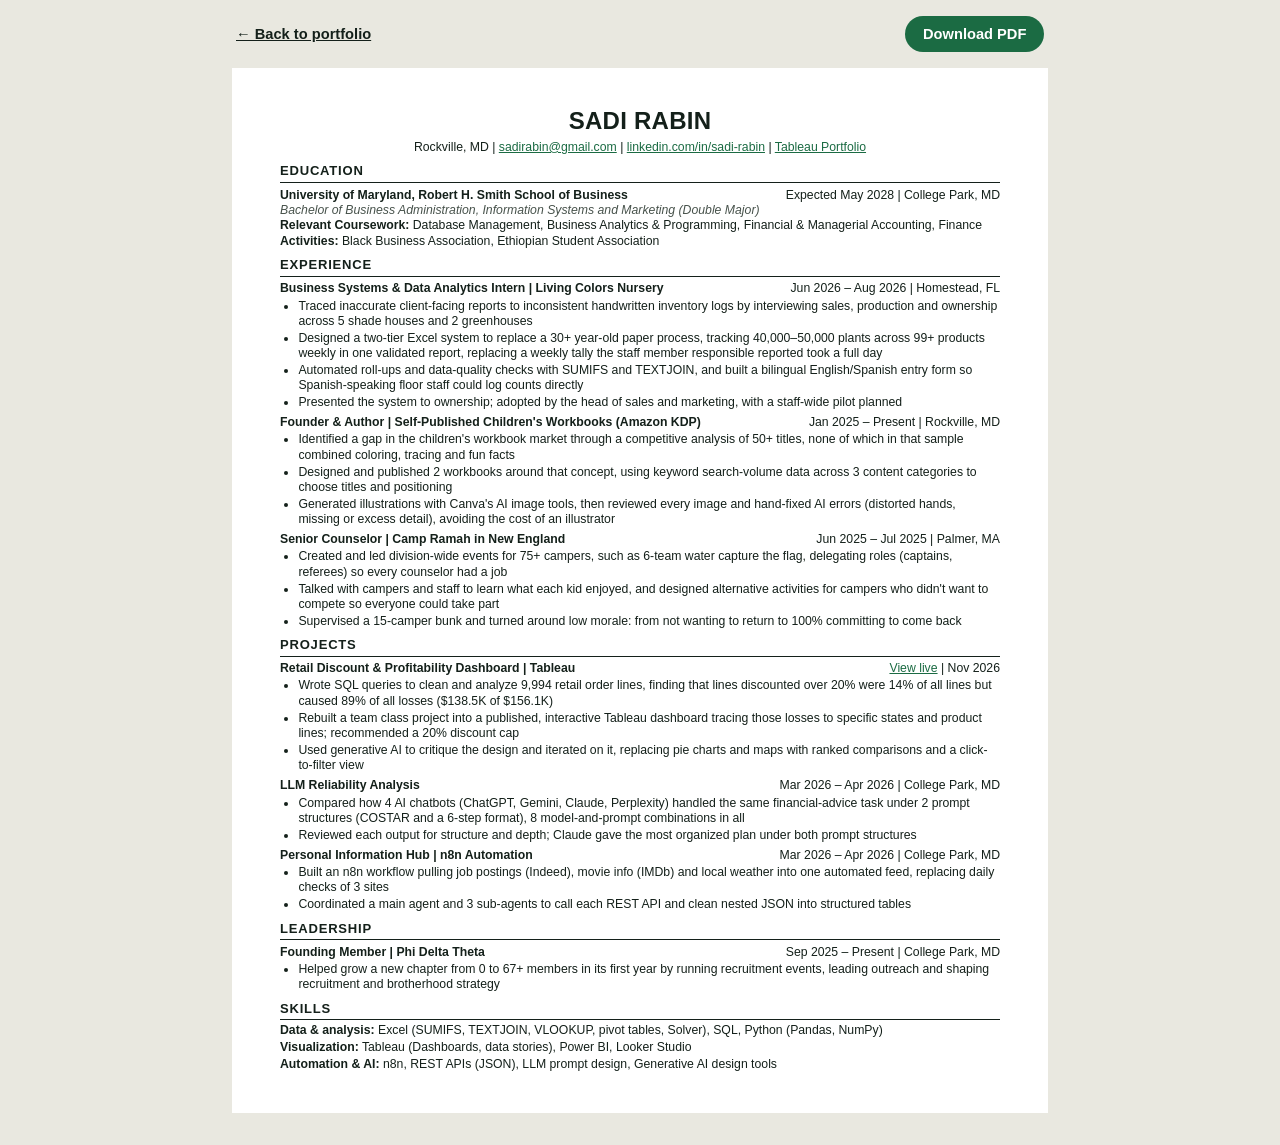
==== resume.html @ 0382a6f6 "Portfolio site: projects, resume, live Tableau dashboard One-page portfolio in plain HTML, CSS and J" ====
<!DOCTYPE html>
<html lang="en">
<head>
<meta charset="utf-8">
<meta name="viewport" content="width=device-width, initial-scale=1">
<title>Sadi Rabin · Resume</title>
<meta name="description" content="Resume of Sadi Rabin, Information Systems & Marketing student at UMD's Smith School of Business.">
<style>
  /* Resume page: built from data.js, no phone number. Print it (Cmd+P) to make a PDF. */
  :root { --ink: #14201a; --muted: #47524b; --accent: #1b6b43; --rule: #14201a; }
  * { box-sizing: border-box; }
  body { margin: 0; background: #e9e8e0; color: var(--ink); font: 400 9.2pt/1.26 "Helvetica Neue", Arial, sans-serif; }
  .bar { max-width: 8.5in; margin: 1rem auto; display: flex; gap: 1.25rem; align-items: center; padding: 0 .25rem; font-size: 11pt; }
  .bar a { color: var(--ink); font-weight: 600; }
  .bar .dl { margin-left: auto; background: var(--accent); color: #fff; padding: .55rem 1.1rem; border-radius: 999px; text-decoration: none; }
  .page { background: #fff; max-width: 8.5in; margin: 0 auto 2rem; padding: .4in .5in; }
  h1 { font-size: 18pt; margin: 0; letter-spacing: .01em; text-align: center; }
  .contact { text-align: center; margin: .2rem 0 .5rem; }
  .contact a { color: var(--accent); }
  h2 { font-size: 9.8pt; letter-spacing: .06em; text-transform: uppercase; margin: .5rem 0 .2rem; padding-bottom: .12rem; border-bottom: 1.5px solid var(--rule); }
  p { margin: 0; }
  .row { display: flex; justify-content: space-between; gap: 1rem; margin-top: .3rem; }
  .row strong { font-weight: 700; }
  .row span { white-space: nowrap; }
  ul { margin: .1rem 0 0; padding-left: 1.15rem; }
  li { margin-bottom: .08rem; }
  .skills p { margin-bottom: .1rem; }
  em { color: var(--muted); }
  a { color: var(--accent); }
  :focus-visible { outline: 3px solid var(--accent); outline-offset: 2px; }
  @media (max-width: 640px) { .page { padding: 1.25rem; } .row { flex-direction: column; gap: 0; } .row span { white-space: normal; } }
  @page { size: letter; margin: 0; }
  @media print { body { background: #fff; } .bar { display: none; } .page { margin: 0; max-width: none; } }
</style>
</head>
<body>
<nav class="bar" aria-label="Resume actions">
  <a href="index.html">← Back to portfolio</a>
  <a class="dl" id="dl" href="#" download>Download PDF</a>
</nav>
<main class="page" id="page"></main>
<script src="data.js?v=20261115e"></script>
<script>
(function () {
  var S = window.SITE, m = S.meta, e = S.education;
  function esc(s) { return String(s == null ? "" : s).replace(/[&<>"]/g, function (c) { return { "&": "&amp;", "<": "&lt;", ">": "&gt;", '"': "&quot;" }[c]; }); }
  function right(x) { return [x.link ? '<a href="' + esc(x.link.href) + '">' + esc(x.link.label) + "</a>" : "", esc(x.dates), esc(x.place)].filter(Boolean).join(" | "); }
  function block(title, org, x) {
    return '<div class="row"><p><strong>' + esc(title) + (org ? " | " + esc(org) : "") + "</strong></p><span>" + right(x) + "</span></div><ul>" +
      x.bullets.map(function (b) { return "<li>" + esc(b) + "</li>"; }).join("") + "</ul>";
  }
  document.getElementById("dl").href = m.resumePdf;
  document.getElementById("page").innerHTML =
    "<h1>" + esc(m.name.toUpperCase()) + "</h1>" +
    '<p class="contact">' + esc(m.location) + ' | <a href="mailto:' + esc(m.email) + '">' + esc(m.email) + '</a> | <a href="' + esc(m.linkedin) + '">' + esc(m.linkedinLabel) + "</a>" +
      (m.tableau ? ' | <a href="' + esc(m.tableau) + '">Tableau Portfolio</a>' : "") + "</p>" +
    "<h2>Education</h2>" +
    '<div class="row"><p><strong>' + esc(e.school) + "</strong></p><span>" + esc(e.date) + (e.place ? " | " + esc(e.place) : "") + "</span></div>" +
    "<p><em>" + esc(e.degree) + "</em>" + "</p>" +
    "<p><strong>Relevant Coursework:</strong> " + esc(e.coursework.join(", ")) + "</p>" +
    (e.activities ? "<p><strong>Activities:</strong> " + esc(e.activities.join(", ")) + "</p>" : "") +
    "<h2>Experience</h2>" + S.experience.map(function (x) { return block(x.role, x.org, x); }).join("") +
    "<h2>Projects</h2>" + S.resumeProjects.map(function (x) { return block(x.title, x.org, x); }).join("") +
    "<h2>Leadership</h2>" + S.leadership.map(function (x) { return block(x.role, x.org, x); }).join("") +
    '<h2>Skills</h2><div class="skills">' + S.skills.map(function (g) {
      return "<p><strong>" + esc(g.group.charAt(0).toUpperCase() + g.group.slice(1)) + ":</strong> " + g.items.map(function (i) { return esc(i.name) + (i.detail ? " (" + esc(i.detail) + ")" : ""); }).join(", ") + "</p>";
    }).join("") + "</div>";
})();
</script>
</body>
</html>
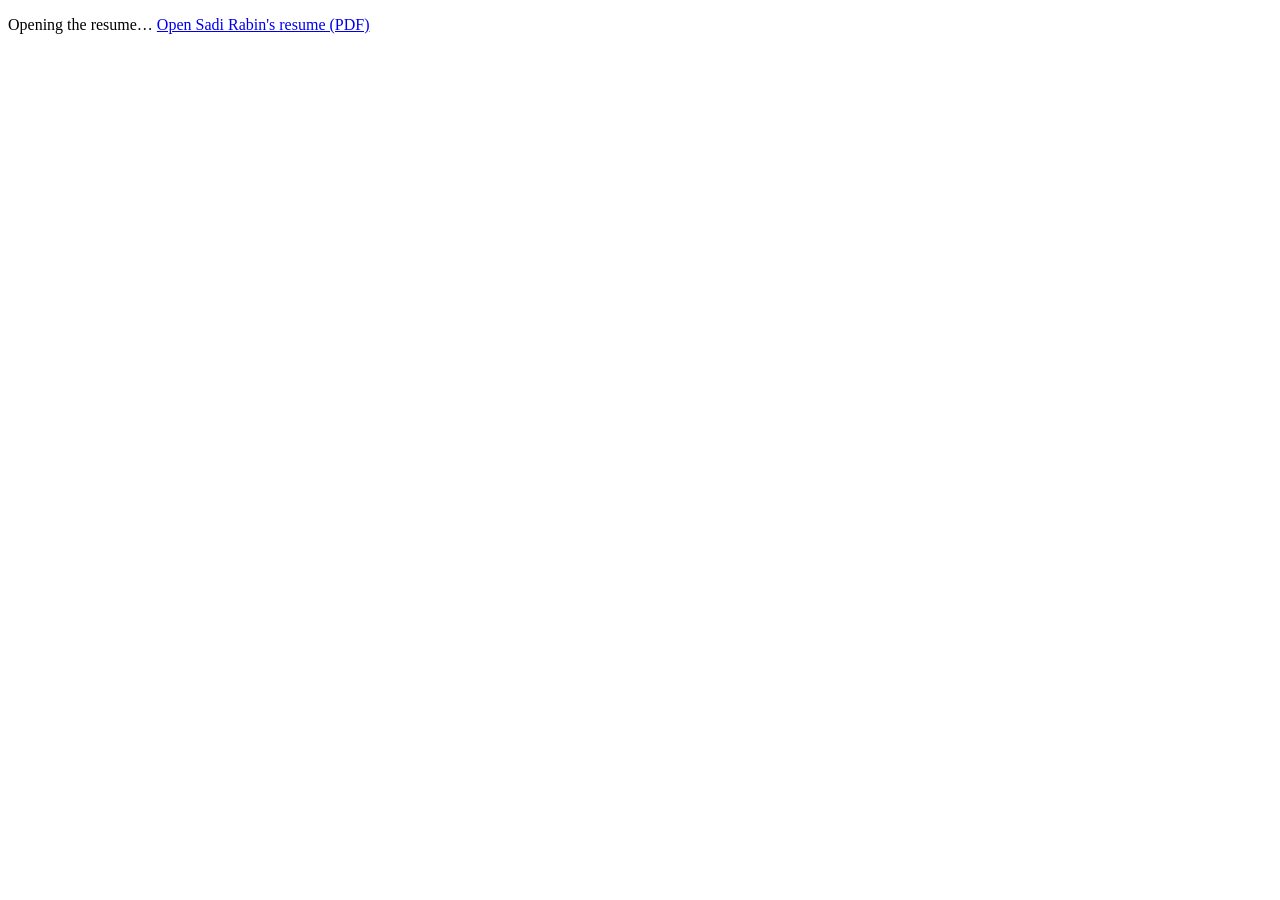
==== commit 4a170db9: "Point every Resume link to the PDF The Resume links opened a page generated from data.js, which diff" ====
--- a/resume.html
+++ b/resume.html
@@ -2,70 +2,11 @@
 <html lang="en">
 <head>
 <meta charset="utf-8">
-<meta name="viewport" content="width=device-width, initial-scale=1">
 <title>Sadi Rabin · Resume</title>
-<meta name="description" content="Resume of Sadi Rabin, Information Systems & Marketing student at UMD's Smith School of Business.">
-<style>
-  /* Resume page: built from data.js, no phone number. Print it (Cmd+P) to make a PDF. */
-  :root { --ink: #14201a; --muted: #47524b; --accent: #1b6b43; --rule: #14201a; }
-  * { box-sizing: border-box; }
-  body { margin: 0; background: #e9e8e0; color: var(--ink); font: 400 9.2pt/1.26 "Helvetica Neue", Arial, sans-serif; }
-  .bar { max-width: 8.5in; margin: 1rem auto; display: flex; gap: 1.25rem; align-items: center; padding: 0 .25rem; font-size: 11pt; }
-  .bar a { color: var(--ink); font-weight: 600; }
-  .bar .dl { margin-left: auto; background: var(--accent); color: #fff; padding: .55rem 1.1rem; border-radius: 999px; text-decoration: none; }
-  .page { background: #fff; max-width: 8.5in; margin: 0 auto 2rem; padding: .4in .5in; }
-  h1 { font-size: 18pt; margin: 0; letter-spacing: .01em; text-align: center; }
-  .contact { text-align: center; margin: .2rem 0 .5rem; }
-  .contact a { color: var(--accent); }
-  h2 { font-size: 9.8pt; letter-spacing: .06em; text-transform: uppercase; margin: .5rem 0 .2rem; padding-bottom: .12rem; border-bottom: 1.5px solid var(--rule); }
-  p { margin: 0; }
-  .row { display: flex; justify-content: space-between; gap: 1rem; margin-top: .3rem; }
-  .row strong { font-weight: 700; }
-  .row span { white-space: nowrap; }
-  ul { margin: .1rem 0 0; padding-left: 1.15rem; }
-  li { margin-bottom: .08rem; }
-  .skills p { margin-bottom: .1rem; }
-  em { color: var(--muted); }
-  a { color: var(--accent); }
-  :focus-visible { outline: 3px solid var(--accent); outline-offset: 2px; }
-  @media (max-width: 640px) { .page { padding: 1.25rem; } .row { flex-direction: column; gap: 0; } .row span { white-space: normal; } }
-  @page { size: letter; margin: 0; }
-  @media print { body { background: #fff; } .bar { display: none; } .page { margin: 0; max-width: none; } }
-</style>
+<meta http-equiv="refresh" content="0; url=assets/Sadi_Rabin_Resume.pdf?v=2026-11-15">
+<link rel="canonical" href="assets/Sadi_Rabin_Resume.pdf">
 </head>
 <body>
-<nav class="bar" aria-label="Resume actions">
-  <a href="index.html">← Back to portfolio</a>
-  <a class="dl" id="dl" href="#" download>Download PDF</a>
-</nav>
-<main class="page" id="page"></main>
-<script src="data.js?v=20261115e"></script>
-<script>
-(function () {
-  var S = window.SITE, m = S.meta, e = S.education;
-  function esc(s) { return String(s == null ? "" : s).replace(/[&<>"]/g, function (c) { return { "&": "&amp;", "<": "&lt;", ">": "&gt;", '"': "&quot;" }[c]; }); }
-  function right(x) { return [x.link ? '<a href="' + esc(x.link.href) + '">' + esc(x.link.label) + "</a>" : "", esc(x.dates), esc(x.place)].filter(Boolean).join(" | "); }
-  function block(title, org, x) {
-    return '<div class="row"><p><strong>' + esc(title) + (org ? " | " + esc(org) : "") + "</strong></p><span>" + right(x) + "</span></div><ul>" +
-      x.bullets.map(function (b) { return "<li>" + esc(b) + "</li>"; }).join("") + "</ul>";
-  }
-  document.getElementById("dl").href = m.resumePdf;
-  document.getElementById("page").innerHTML =
-    "<h1>" + esc(m.name.toUpperCase()) + "</h1>" +
-    '<p class="contact">' + esc(m.location) + ' | <a href="mailto:' + esc(m.email) + '">' + esc(m.email) + '</a> | <a href="' + esc(m.linkedin) + '">' + esc(m.linkedinLabel) + "</a>" +
-      (m.tableau ? ' | <a href="' + esc(m.tableau) + '">Tableau Portfolio</a>' : "") + "</p>" +
-    "<h2>Education</h2>" +
-    '<div class="row"><p><strong>' + esc(e.school) + "</strong></p><span>" + esc(e.date) + (e.place ? " | " + esc(e.place) : "") + "</span></div>" +
-    "<p><em>" + esc(e.degree) + "</em>" + "</p>" +
-    "<p><strong>Relevant Coursework:</strong> " + esc(e.coursework.join(", ")) + "</p>" +
-    (e.activities ? "<p><strong>Activities:</strong> " + esc(e.activities.join(", ")) + "</p>" : "") +
-    "<h2>Experience</h2>" + S.experience.map(function (x) { return block(x.role, x.org, x); }).join("") +
-    "<h2>Projects</h2>" + S.resumeProjects.map(function (x) { return block(x.title, x.org, x); }).join("") +
-    "<h2>Leadership</h2>" + S.leadership.map(function (x) { return block(x.role, x.org, x); }).join("") +
-    '<h2>Skills</h2><div class="skills">' + S.skills.map(function (g) {
-      return "<p><strong>" + esc(g.group.charAt(0).toUpperCase() + g.group.slice(1)) + ":</strong> " + g.items.map(function (i) { return esc(i.name) + (i.detail ? " (" + esc(i.detail) + ")" : ""); }).join(", ") + "</p>";
-    }).join("") + "</div>";
-})();
-</script>
+<p>Opening the resume… <a href="assets/Sadi_Rabin_Resume.pdf?v=2026-11-15">Open Sadi Rabin's resume (PDF)</a></p>
 </body>
 </html>
